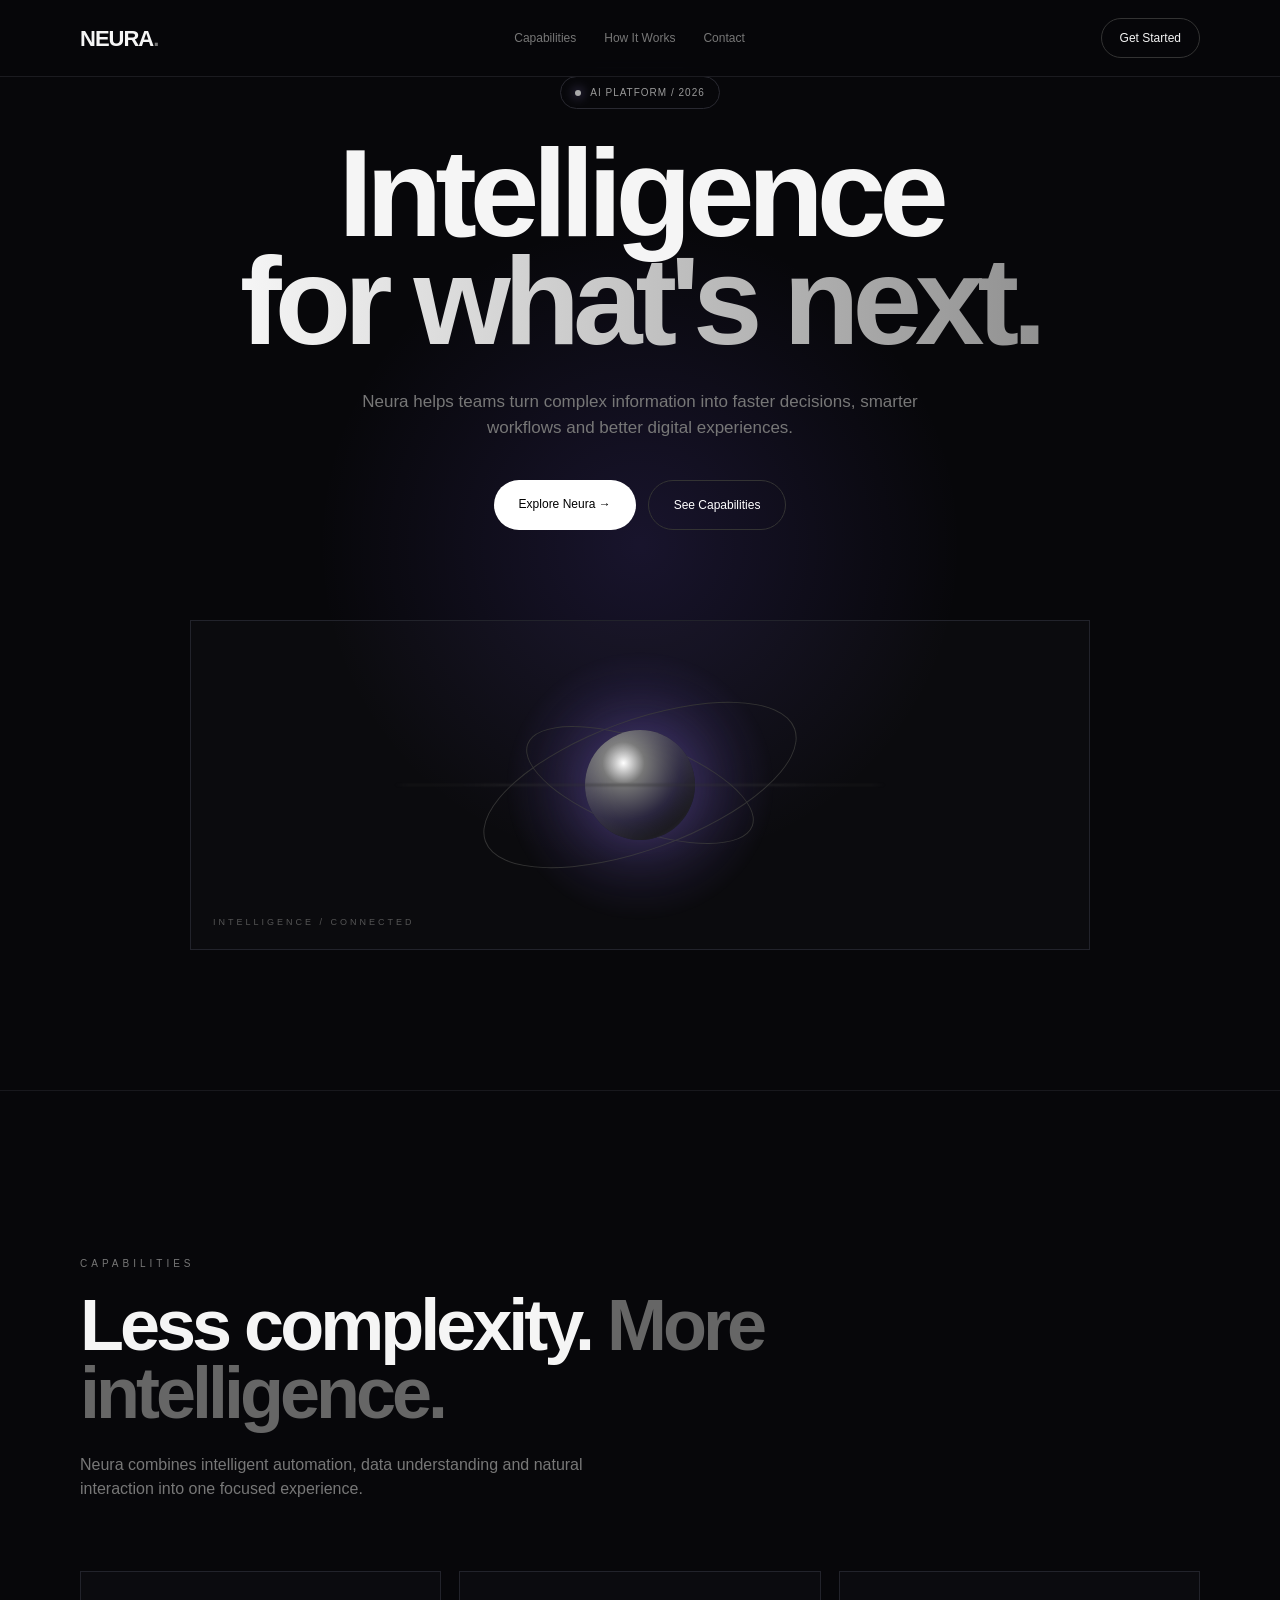
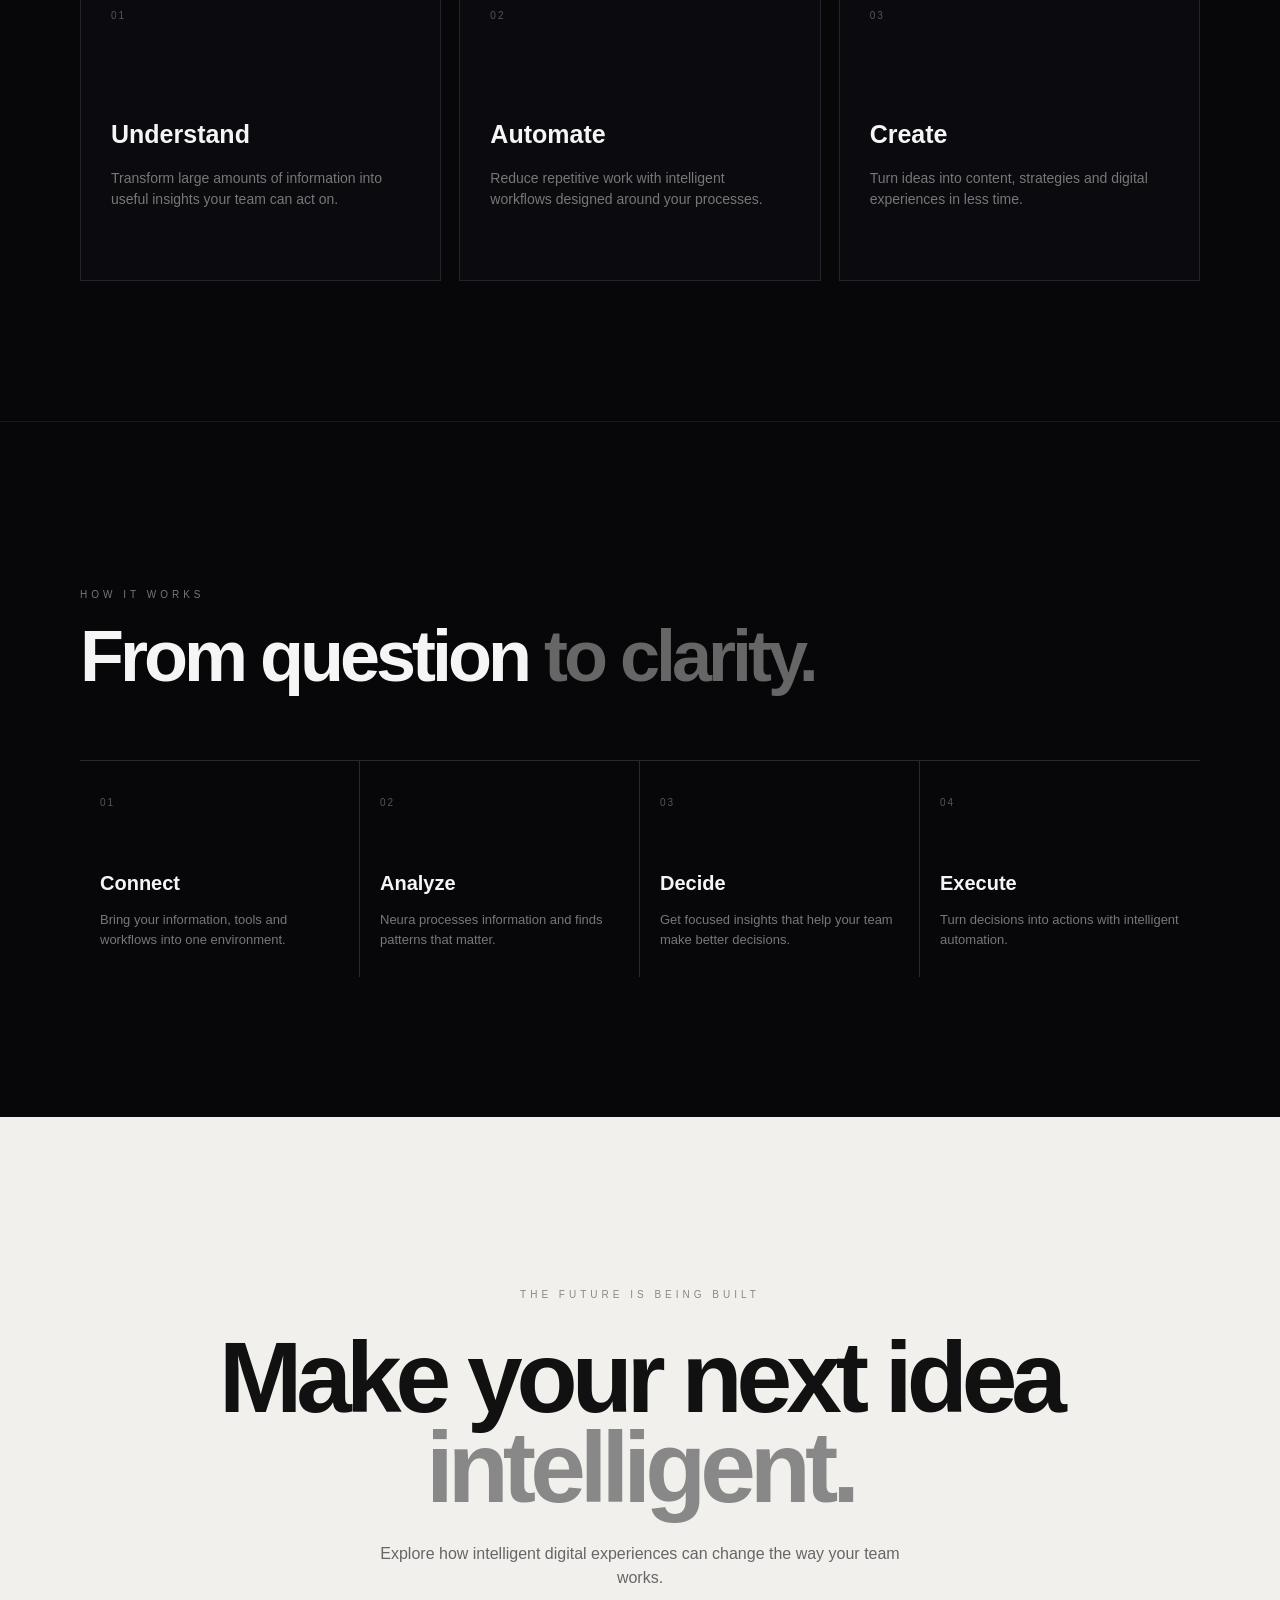
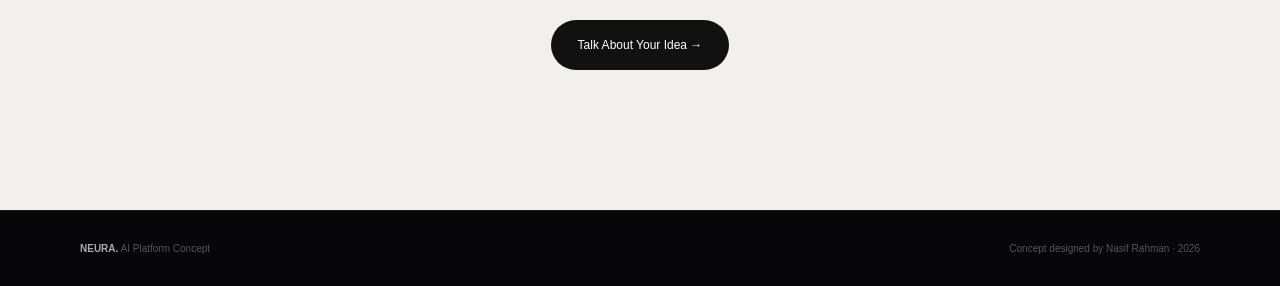
==== ai-demo.html @ 0f1b013d "Add files via upload" ====
<!DOCTYPE html>
<html lang="en">
<head>
    <meta charset="UTF-8">
    <meta name="viewport" content="width=device-width, initial-scale=1.0">

    <title>Neura — AI Platform Concept</title>

    <meta name="description"
          content="A futuristic AI SaaS landing page concept designed by Nasif Rahman.">

    <style>
        * {
            margin: 0;
            padding: 0;
            box-sizing: border-box;
        }

        html {
            scroll-behavior: smooth;
        }

        body {
            background: #07070a;
            color: #f5f5f5;
            font-family: Arial, Helvetica, sans-serif;
            line-height: 1.5;
            overflow-x: hidden;
        }

        a {
            color: inherit;
            text-decoration: none;
        }

        .container {
            width: min(1180px, 100%);
            margin: auto;
            padding: 0 30px;
        }


        /* =========================
           NAVIGATION
        ========================= */

        nav {
            position: fixed;
            top: 0;
            left: 0;
            width: 100%;
            z-index: 100;

            background: rgba(7, 7, 10, 0.72);
            backdrop-filter: blur(18px);

            border-bottom: 1px solid #1b1b20;
        }

        .nav-inner {
            height: 76px;

            display: flex;
            align-items: center;
            justify-content: space-between;
        }

        .logo {
            font-size: 22px;
            font-weight: 700;
            letter-spacing: -1px;
        }

        .logo span {
            color: #777;
        }

        .nav-links {
            display: flex;
            gap: 28px;
        }

        .nav-links a {
            color: #777;
            font-size: 12px;

            transition: 0.3s;
        }

        .nav-links a:hover {
            color: #fff;
        }

        .nav-button {
            padding: 10px 18px;

            border: 1px solid #333;
            border-radius: 50px;

            font-size: 12px;

            transition: 0.3s;
        }

        .nav-button:hover {
            background: #fff;
            color: #000;
        }


        /* =========================
           HERO
        ========================= */

        .hero {
            min-height: 100vh;

            padding-top: 76px;

            display: flex;
            align-items: center;

            position: relative;
        }

        .hero::before {
            content: "";

            position: absolute;

            width: 700px;
            height: 700px;

            top: 50%;
            left: 50%;

            transform: translate(-50%, -50%);

            background: radial-gradient(
                circle,
                rgba(130, 100, 255, 0.14),
                transparent 65%
            );

            pointer-events: none;
        }

        .hero-content {
            position: relative;
            z-index: 2;

            text-align: center;

            max-width: 950px;

            margin: auto;
        }

        .badge {
            display: inline-flex;

            align-items: center;
            gap: 9px;

            padding: 8px 14px;

            border: 1px solid #292931;
            border-radius: 50px;

            color: #999;

            font-size: 10px;

            letter-spacing: 1px;

            margin-bottom: 30px;
        }

        .badge span {
            width: 6px;
            height: 6px;

            border-radius: 50%;

            background: #aaa;

            box-shadow:
                0 0 12px rgba(180, 160, 255, 0.8);
        }

        .hero h1 {
            font-size: clamp(65px, 10vw, 125px);

            line-height: 0.86;

            letter-spacing: -7px;
        }

        .hero h1 span {
            display: block;

            background: linear-gradient(
                90deg,
                #fff,
                #888
            );

            -webkit-background-clip: text;
            background-clip: text;

            color: transparent;
        }

        .hero-description {
            max-width: 620px;

            margin: 35px auto 0;

            color: #777;

            font-size: 17px;
        }

        .hero-buttons {
            display: flex;

            justify-content: center;

            gap: 12px;

            margin-top: 40px;
        }

        .primary-button,
        .secondary-button {
            padding: 15px 25px;

            border-radius: 50px;

            font-size: 12px;

            transition: 0.3s;
        }

        .primary-button {
            background: #fff;
            color: #000;
        }

        .primary-button:hover {
            transform: translateY(-4px);
            box-shadow: 0 15px 40px rgba(255, 255, 255, 0.08);
        }

        .secondary-button {
            border: 1px solid #333;
            color: #fff;
        }

        .secondary-button:hover {
            background: #fff;
            color: #000;
        }


        /* =========================
           AI VISUAL
        ========================= */

        .ai-visual {
            width: min(900px, 100%);

            height: 330px;

            margin: 90px auto 0;

            position: relative;

            border: 1px solid #22232b;

            background: rgba(255, 255, 255, 0.015);

            overflow: hidden;
        }

        .ai-visual::before,
        .ai-visual::after {
            content: "";

            position: absolute;

            border-radius: 50%;

            filter: blur(1px);
        }

        .ai-visual::before {
            width: 280px;
            height: 280px;

            top: 25px;
            left: 50%;

            transform: translateX(-50%);

            background: radial-gradient(
                circle,
                rgba(150, 120, 255, 0.25),
                transparent 68%
            );
        }

        .ai-visual::after {
            width: 500px;
            height: 1px;

            top: 50%;
            left: 50%;

            transform: translate(-50%, -50%);

            background: #333;
        }

        .orb {
            position: absolute;

            width: 110px;
            height: 110px;

            border-radius: 50%;

            top: 50%;
            left: 50%;

            transform: translate(-50%, -50%);

            background:
                radial-gradient(
                    circle at 35% 30%,
                    #fff,
                    #777 20%,
                    #29253d 55%,
                    #0c0b12 75%
                );

            box-shadow:
                0 0 60px rgba(150, 120, 255, 0.25),
                inset 0 0 30px rgba(255, 255, 255, 0.15);
        }

        .orbit {
            position: absolute;

            border: 1px solid #333;

            border-radius: 50%;

            top: 50%;
            left: 50%;

            transform: translate(-50%, -50%);
        }

        .orbit.one {
            width: 240px;
            height: 90px;

            transform:
                translate(-50%, -50%)
                rotate(20deg);
        }

        .orbit.two {
            width: 330px;
            height: 130px;

            transform:
                translate(-50%, -50%)
                rotate(-20deg);
        }

        .visual-text {
            position: absolute;

            bottom: 20px;
            left: 22px;

            color: #555;

            font-size: 9px;

            letter-spacing: 3px;
        }


        /* =========================
           FEATURES
        ========================= */

        section {
            padding: 140px 0;
        }

        .features {
            border-top: 1px solid #18181d;
        }

        .section-header {
            max-width: 800px;

            margin-bottom: 70px;
        }

        .eyebrow {
            color: #666;

            font-size: 10px;

            letter-spacing: 4px;

            text-transform: uppercase;

            margin-bottom: 20px;
        }

        .section-header h2 {
            font-size: clamp(45px, 6vw, 72px);

            line-height: 0.95;

            letter-spacing: -4px;
        }

        .section-header h2 span {
            color: #666;
        }

        .section-header p {
            max-width: 550px;

            margin-top: 25px;

            color: #777;
        }

        .features-grid {
            display: grid;

            grid-template-columns: repeat(3, 1fr);

            gap: 18px;
        }

        .feature {
            min-height: 310px;

            padding: 30px;

            border: 1px solid #22232b;

            background: #0b0b0f;

            transition: 0.35s;
        }

        .feature:hover {
            transform: translateY(-7px);

            border-color: #444;
        }

        .feature-number {
            color: #555;

            font-size: 10px;

            letter-spacing: 2px;
        }

        .feature h3 {
            margin-top: 90px;

            font-size: 25px;
        }

        .feature p {
            color: #777;

            font-size: 14px;

            margin-top: 15px;
        }


        /* =========================
           AI WORKFLOW
        ========================= */

        .workflow {
            border-top: 1px solid #18181d;
        }

        .workflow-grid {
            display: grid;

            grid-template-columns: repeat(4, 1fr);

            border-top: 1px solid #27272e;
        }

        .workflow-item {
            padding: 28px 20px;

            border-right: 1px solid #27272e;
        }

        .workflow-item:last-child {
            border-right: none;
        }

        .workflow-item span {
            color: #555;

            font-size: 10px;

            letter-spacing: 2px;
        }

        .workflow-item h3 {
            margin-top: 55px;

            font-size: 20px;
        }

        .workflow-item p {
            color: #777;

            font-size: 13px;

            margin-top: 12px;
        }


        /* =========================
           CTA
        ========================= */

        .cta {
            background: #f1f0ed;

            color: #111;

            text-align: center;
        }

        .cta .eyebrow {
            color: #888;
        }

        .cta h2 {
            max-width: 900px;

            margin: auto;

            font-size: clamp(52px, 8vw, 100px);

            line-height: 0.9;

            letter-spacing: -6px;
        }

        .cta h2 span {
            color: #888;
        }

        .cta p {
            max-width: 550px;

            margin: 30px auto;

            color: #666;
        }

        .cta-button {
            display: inline-block;

            padding: 16px 27px;

            background: #111;
            color: #fff;

            border-radius: 50px;

            font-size: 12px;

            transition: 0.3s;
        }

        .cta-button:hover {
            transform: translateY(-4px);
        }


        /* =========================
           FOOTER
        ========================= */

        footer {
            padding: 30px 0;

            background: #07070a;

            color: #555;

            border-top: 1px solid #1b1b20;
        }

        .footer-inner {
            display: flex;

            justify-content: space-between;

            align-items: center;
        }

        .footer-inner strong {
            color: #aaa;
        }

        .footer-inner p {
            font-size: 10px;
        }


        /* =========================
           RESPONSIVE
        ========================= */

        @media (max-width: 850px) {

            .nav-links {
                display: none;
            }

            .features-grid {
                grid-template-columns: 1fr;
            }

            .workflow-grid {
                grid-template-columns: repeat(2, 1fr);
            }

            .workflow-item:nth-child(2) {
                border-right: none;
            }

            .workflow-item:nth-child(-n + 2) {
                border-bottom: 1px solid #27272e;
            }

        }


        @media (max-width: 550px) {

            .container {
                padding: 0 20px;
            }

            .hero h1 {
                font-size: 64px;

                letter-spacing: -4px;
            }

            .hero-description {
                font-size: 15px;
            }

            .hero-buttons {
                flex-direction: column;

                align-items: center;
            }

            .ai-visual {
                height: 260px;

                margin-top: 60px;
            }

            section {
                padding: 100px 0;
            }

            .section-header h2 {
                font-size: 45px;

                letter-spacing: -3px;
            }

            .workflow-grid {
                grid-template-columns: 1fr;
            }

            .workflow-item {
                border-right: none;

                border-bottom: 1px solid #27272e;
            }

            .workflow-item:last-child {
                border-bottom: none;
            }

            .cta h2 {
                font-size: 58px;

                letter-spacing: -3px;
            }

            .footer-inner {
                flex-direction: column;

                gap: 12px;

                text-align: center;
            }

        }
    </style>
</head>


<body>

    <!-- NAVIGATION -->

    <nav>

        <div class="container nav-inner">

            <a href="#" class="logo">
                NEURA<span>.</span>
            </a>

            <div class="nav-links">
                <a href="#features">Capabilities</a>
                <a href="#workflow">How It Works</a>
                <a href="#contact">Contact</a>
            </div>

            <a href="#contact" class="nav-button">
                Get Started
            </a>

        </div>

    </nav>


    <!-- HERO -->

    <section class="hero">

        <div class="container">

            <div class="hero-content">

                <div class="badge">
                    <span></span>
                    AI PLATFORM / 2026
                </div>

                <h1>
                    Intelligence
                    <span>for what's next.</span>
                </h1>

                <p class="hero-description">
                    Neura helps teams turn complex information into
                    faster decisions, smarter workflows and better
                    digital experiences.
                </p>

                <div class="hero-buttons">

                    <a href="#contact" class="primary-button">
                        Explore Neura →
                    </a>

                    <a href="#features" class="secondary-button">
                        See Capabilities
                    </a>

                </div>


                <!-- AI VISUAL -->

                <div class="ai-visual">

                    <div class="orbit one"></div>

                    <div class="orbit two"></div>

                    <div class="orb"></div>

                    <div class="visual-text">
                        INTELLIGENCE / CONNECTED
                    </div>

                </div>

            </div>

        </div>

    </section>


    <!-- FEATURES -->

    <section class="features" id="features">

        <div class="container">

            <div class="section-header">

                <p class="eyebrow">
                    Capabilities
                </p>

                <h2>
                    Less complexity.
                    <span>More intelligence.</span>
                </h2>

                <p>
                    Neura combines intelligent automation, data
                    understanding and natural interaction into
                    one focused experience.
                </p>

            </div>


            <div class="features-grid">

                <div class="feature">

                    <span class="feature-number">
                        01
                    </span>

                    <h3>
                        Understand
                    </h3>

                    <p>
                        Transform large amounts of information
                        into useful insights your team can act on.
                    </p>

                </div>


                <div class="feature">

                    <span class="feature-number">
                        02
                    </span>

                    <h3>
                        Automate
                    </h3>

                    <p>
                        Reduce repetitive work with intelligent
                        workflows designed around your processes.
                    </p>

                </div>


                <div class="feature">

                    <span class="feature-number">
                        03
                    </span>

                    <h3>
                        Create
                    </h3>

                    <p>
                        Turn ideas into content, strategies and
                        digital experiences in less time.
                    </p>

                </div>

            </div>

        </div>

    </section>


    <!-- WORKFLOW -->

    <section class="workflow" id="workflow">

        <div class="container">

            <div class="section-header">

                <p class="eyebrow">
                    How It Works
                </p>

                <h2>
                    From question
                    <span>to clarity.</span>
                </h2>

            </div>


            <div class="workflow-grid">

                <div class="workflow-item">

                    <span>01</span>

                    <h3>
                        Connect
                    </h3>

                    <p>
                        Bring your information, tools and
                        workflows into one environment.
                    </p>

                </div>


                <div class="workflow-item">

                    <span>02</span>

                    <h3>
                        Analyze
                    </h3>

                    <p>
                        Neura processes information and finds
                        patterns that matter.
                    </p>

                </div>


                <div class="workflow-item">

                    <span>03</span>

                    <h3>
                        Decide
                    </h3>

                    <p>
                        Get focused insights that help your
                        team make better decisions.
                    </p>

                </div>


                <div class="workflow-item">

                    <span>04</span>

                    <h3>
                        Execute
                    </h3>

                    <p>
                        Turn decisions into actions with
                        intelligent automation.
                    </p>

                </div>

            </div>

        </div>

    </section>


    <!-- CTA -->

    <section class="cta" id="contact">

        <div class="container">

            <p class="eyebrow">
                The Future Is Being Built
            </p>

            <h2>
                Make your next idea
                <span>intelligent.</span>
            </h2>

            <p>
                Explore how intelligent digital experiences can
                change the way your team works.
            </p>

            <a
                href="mailto:nasifr293@gmail.com"
                class="cta-button"
            >
                Talk About Your Idea →
            </a>

        </div>

    </section>


    <!-- FOOTER -->

    <footer>

        <div class="container footer-inner">

            <p>
                <strong>NEURA.</strong>
                AI Platform Concept
            </p>

            <p>
                Concept designed by Nasif Rahman · 2026
            </p>

        </div>

    </footer>

</body>
</html>
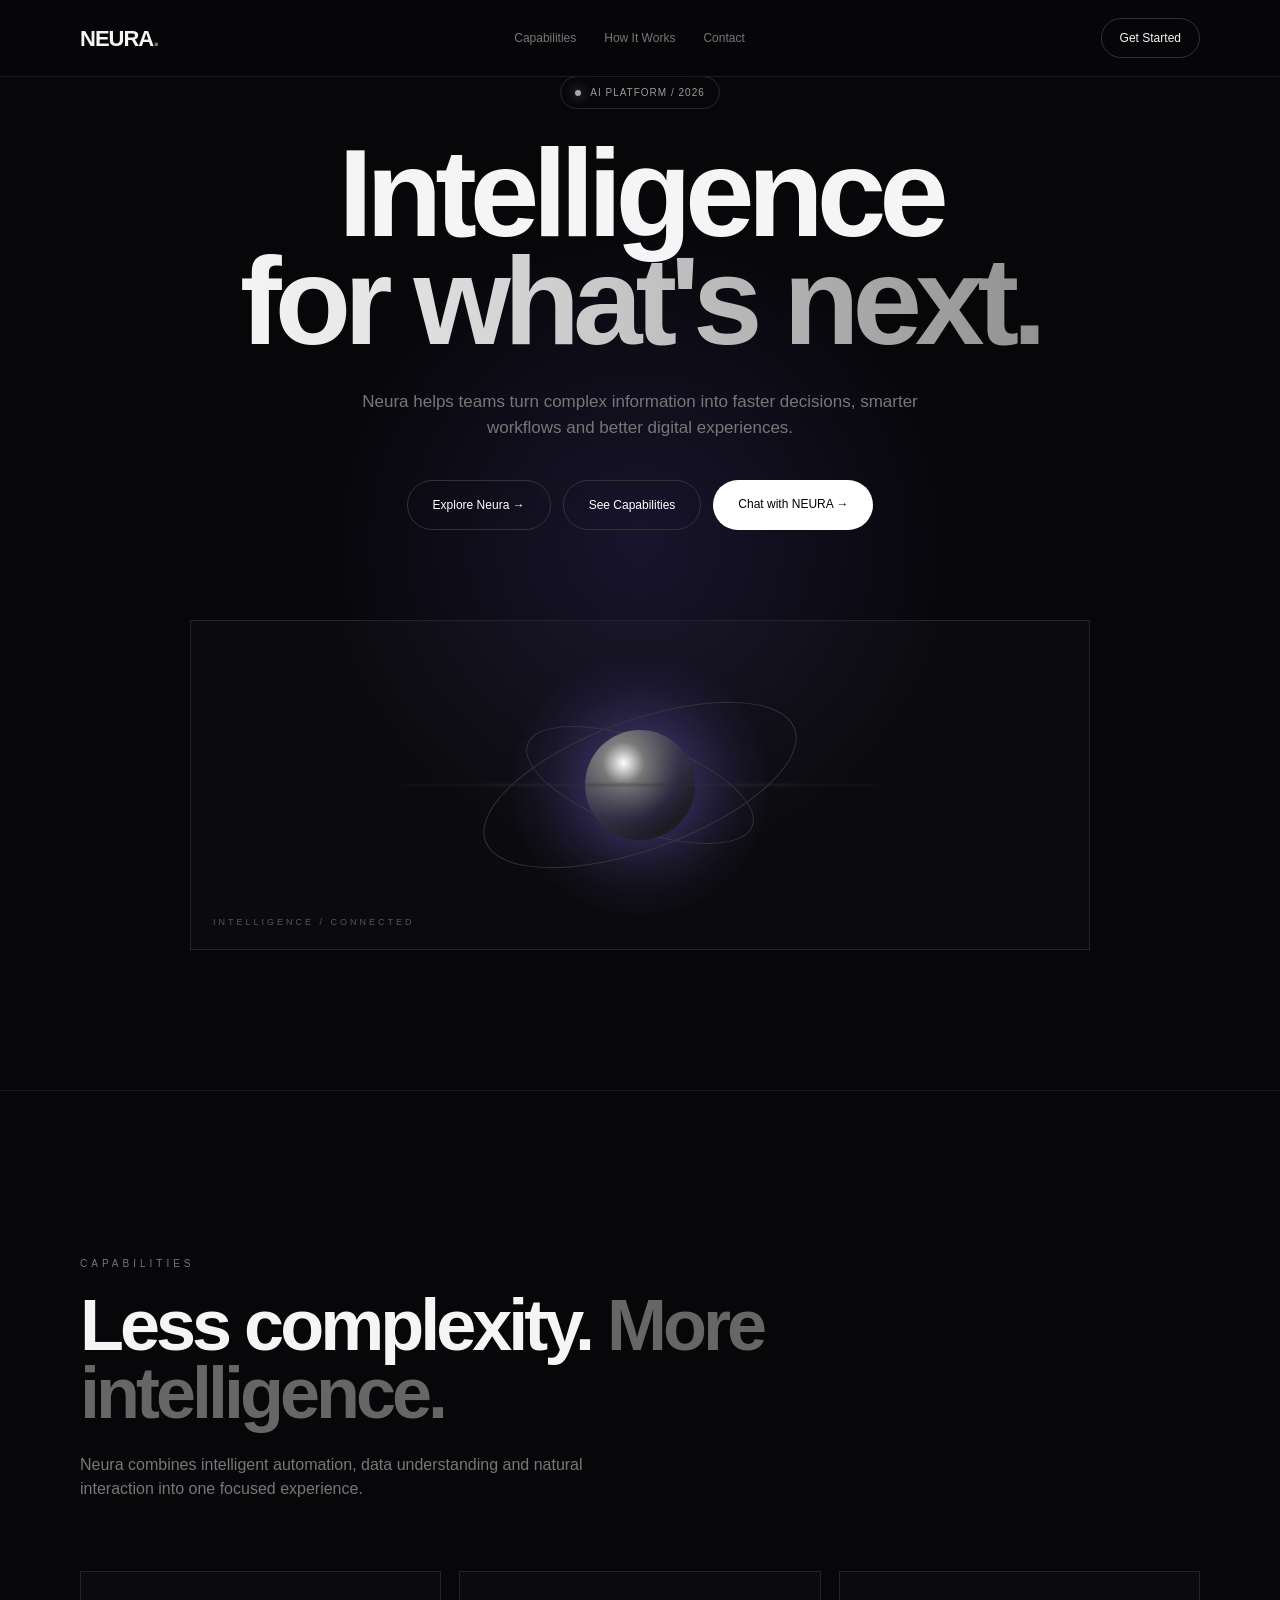
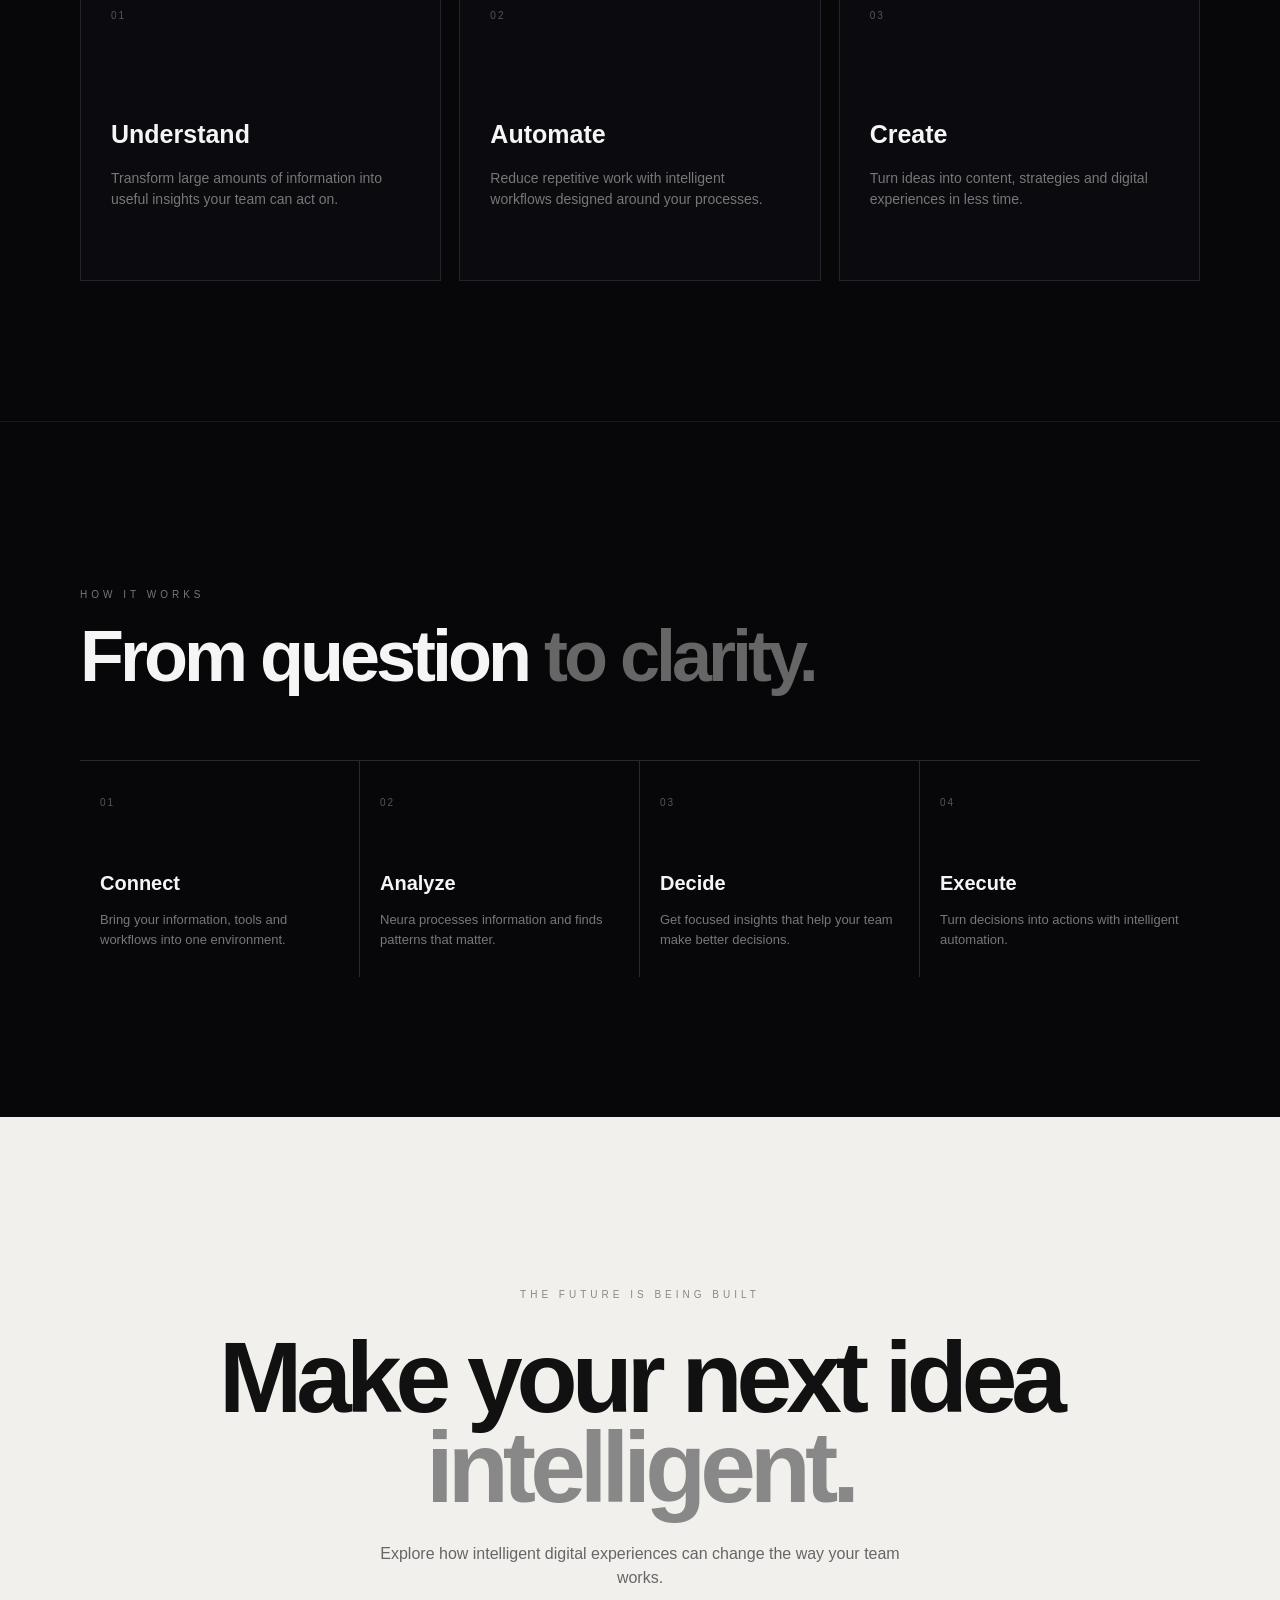
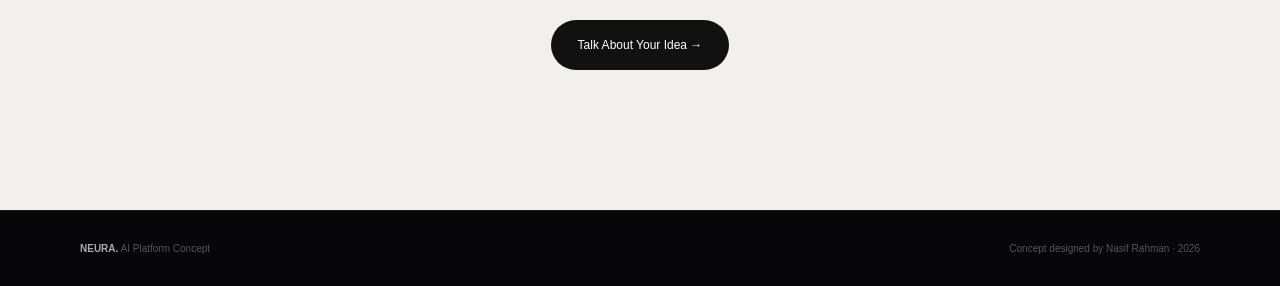
==== commit 38067791: "Add files via upload" ====
--- a/ai-demo.html
+++ b/ai-demo.html
@@ -786,14 +786,16 @@
 
                 <div class="hero-buttons">
 
-                    <a href="#contact" class="primary-button">
+                    <a href="#contact" class="secondary-button">
                         Explore Neura →
                     </a>
 
                     <a href="#features" class="secondary-button">
                         See Capabilities
                     </a>
-
+<a href="neura.html" class="primary-button">
+    Chat with NEURA →
+</a>
                 </div>
 
 
